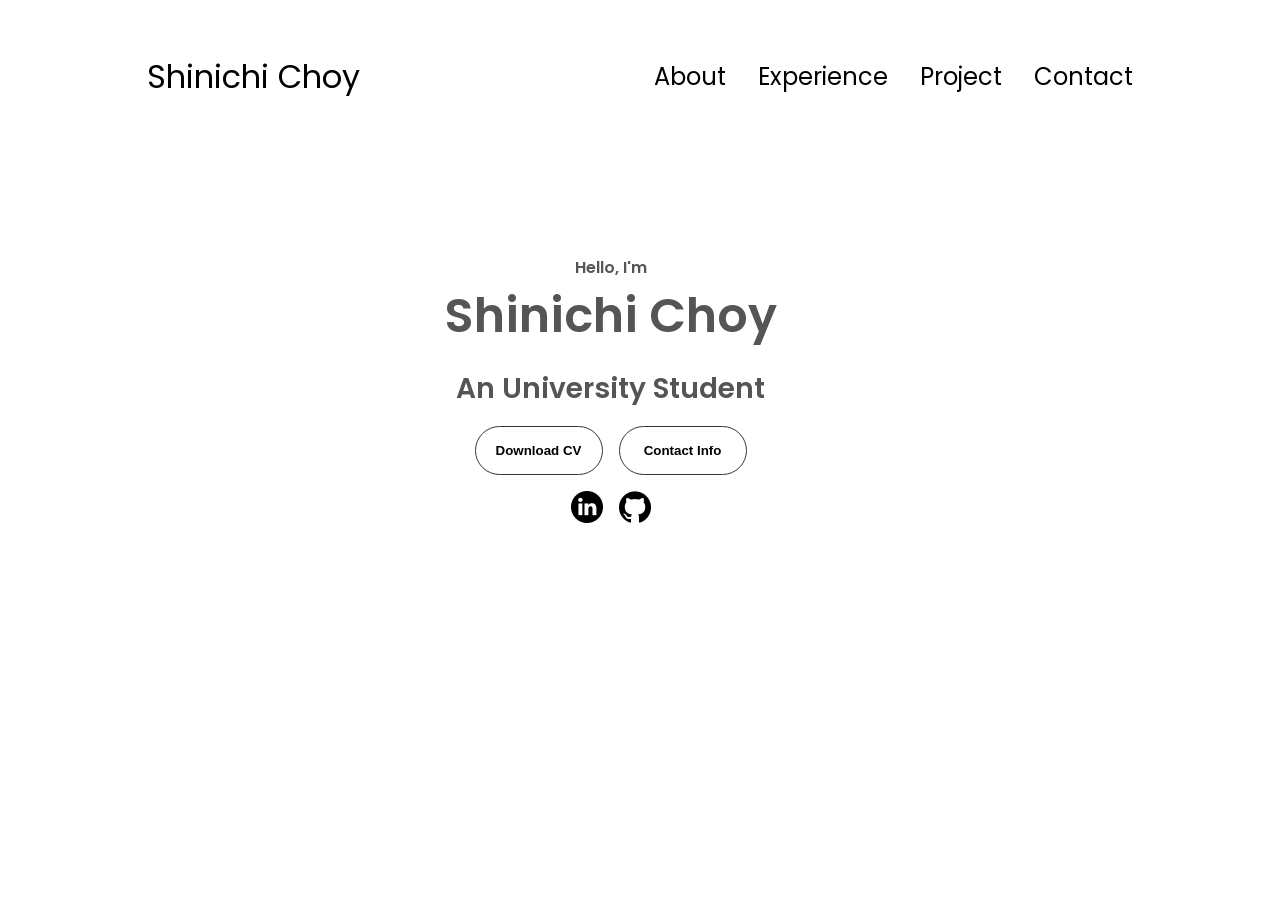
==== index.html @ 27163759 "Added profile" ====
<!DOCTYPE html>
<html lang="en">
 <head>
    <meta charset="UTF-8">
    <meta name="viewport" content="width=device-width, initial-scale=1.0">
    <title>My Portfolio</title>
    <link rel="stylesheet" href="style.css">
    <link rel="stylesheet" href="mediaqueries.css">
 </head>
 <body>
    <nav id="desktop-nav">
        <div class="logo">Shinichi Choy</div>
        <div>
            <ul class="nav-links">
                <li><a href="#about">About</a></li>
                <li><a href="#experience">Experience</a></li>
                <li><a href="#project">Project</a></li>
                <li><a href="#contact">Contact</a></li>
            </ul>
        </div>
    </nav>
    <nav id="hamburger-nav">
        <div class="logo">Shinichi Choy</div>
        <div class="hamburger-menu">
            <div class="hamburger-icon" onclick="toggleMenu()">
                <span></span>
                <span></span>
                <span></span>
            </div>
            <div class="menu-links">
                <li><a href="#about" onclick="toggleMenu()">About</a></li>
                <li><a href="#experience" onclick="toggleMenu()">Experience</a></li>
                <li><a href="#project" onclick="toggleMenu()">Project</a></li>
                <li><a href="#contact" onclick="toggleMenu()">Contact</a></li>
            </div>
        </div>
    </nav>
    <section id="profile">
        <div class="section__pic-container">
            <div class="section__text">
                <p class="section__text__p1">Hello, I'm</p>
                <p class="title">Shinichi Choy</p>
                <p class="section__text__p2">An University Student</p>
                <div class="btn-container">
                    <button 
                        class="btn btn-color-2"
                        onclick="window.open('./assets/resume-example.pdf')">
                        Download CV
                    </button>
                    <button 
                        class="btn btn-color-1"
                        onclick="location.href='./#contact'">
                        Contact Info
                    </button>
                </div>
                <div id="socials-container">
                    <img
                        src="./assets/linkedin.png"
                        alt="My LinkedIn profile"
                        class="icon"
                        onclick="location.href='https://www.linkedin.com/'"/>
                    <img
                        src="./assets/github.png"
                        alt="My GitHub profile"
                        class="icon"
                        onclick="location.href='https://www.github.com/'"/>
                </div>
            </div>
        </div>
    </section>
    <script src="script.js"></script>
 </body>
</html>
---- style.css ----
/* GENERAL */

@import url('https://fonts.googleapis.com/css2?family=Poppins:wght@300;400;500;600&display=swap');

* {
    margin: 0;
    padding: 0;
    box-sizing: border-box;
}

body {
    font-family: 'Poppins', sans-serif;
}

html {
    scroll-behavior: smooth;
}

p {
    color: rgb(85, 85, 85);
}

/* TRANSITION */

a, .btn {
    transition: all 300ms ease;
}

/* DESKTOP NAVIGATION */

nav, .nav-links {
    display: flex;
}

nav {
    justify-content: space-around;
    align-items: center;
    height: 17vh;
}

.nav-links {
    gap: 2rem;
    list-style: none;
    font-size: 1.5rem;
}

a {
    color: black;
    text-decoration: none;
    text-decoration-color: white;
}

a:hover {
    color: grey;
    text-decoration: underline;
    text-underline-offset: 1rem;
    text-decoration-color: rgb(181, 181, 181);
}

.logo {
    font-size: 2rem;
}

.logo:hover {
    cursor: default;
}

/* HAMBURGER MENU */

#hamburger-nav {
    display: none;
}

.hamburger-menu {
    position: relative;
    display: inline-block;
}

.hamburger-icon {
    display: flex;
    flex-direction: column;
    justify-content: space-between;
    height: 24px;
    width: 30px;
    cursor: pointer;
}

.hamburger-icon span {
    width: 100%;
    height: 2px;
    background-color: black;
    transition: all 0.3 ease-in-out;
}

.menu-links {
    position: absolute;
    top: 100%;
    right: 0;
    background-color: white;
    width: fit-content;
    max-height: 0;
    overflow: hidden;
    transition: all 0.3 ease-in-out;
}

.menu-links a {
    display: block;
    padding: 10px;
    text-align: center;
    font-size: 1.5rem;
    color: black;
    text-decoration: none;
    transition: all 0.3 ease-in-out;
}

.menu-links li {
    list-style: none;
}

.menu-links.open {
    max-height: 300px;
}

.hamburger-icon.open span:first-child {
    transform: rotate(45deg) translate(10px, 5px);
}

.hamburger-icon.open span:nth-child(2) {
    opacity: 0;
}

.hamburger-icon.open span:last-child {
    transform: rotate(-45deg) translate(10px, -5px);
}

.hamburger-icon.span:first-child {
    transform: none;
}

.hamburger-icon span:first-child {
    opacity: 1;
}

.hamburger-icon span:first-child {
    transform: none;
}

/* SECTIONS */

section {
    padding-top: 4vh;
    height: 96vh;
    margin: 0 10rem;
    box-sizing: border-box;
    min-height: fit-content;
}

.section-container {
    display: flex;
}

/* PROFILE SECTION */
#profile {
    display: flex;
    justify-content: center;
    gap: 5rem;
    height: 0;
}

.section__pic-container {
    display: flex;
    height: 400px;
    width: 400px;
    margin: auto 0;
}

.section__text {
    align-self: center;
    text-align: center;
}

.section__text p {
    font-weight: 600;
}

.section__text__p2 {
    font-size: 1.75rem;
    margin: 1rem;
}

.title {
    font-size: 3rem;
    text-align: center;
}

#socials-container {
    display: flex;
    justify-content: center;
    margin-top: 1rem;
    gap: 1rem;
}

.icon {
    cursor: pointer;
    height: 2rem;
}

/* BUTTONS */

.btn-container {
    display: flex;
    justify-content: center;
    gap: 1rem;
}

.btn {
    font-weight: 600;
    transition: all 300ms ease;
    padding: 1rem;
    width: 8rem;
    border-radius: 2rem;
}

.btn-color-1, .btn-color-2 {
    border: rgb(53, 53, 53) 0.1rem solid;
}

.btn-color-1:hover, .btn-color-2:hover {
    cursor: pointer;
    background: rgb(53, 53, 53);
    color: white;
}

.btn-color-1, .btn-color-2 {
    background: none;
}

.btn-container {
    gap: 1rem;
}
---- mediaqueries.css ----
@media screen and (max-width: 1200px) {
    #desktop-nav {
        display: none;
    }
    #hamburger-nav {
        display: flex;
    }
}
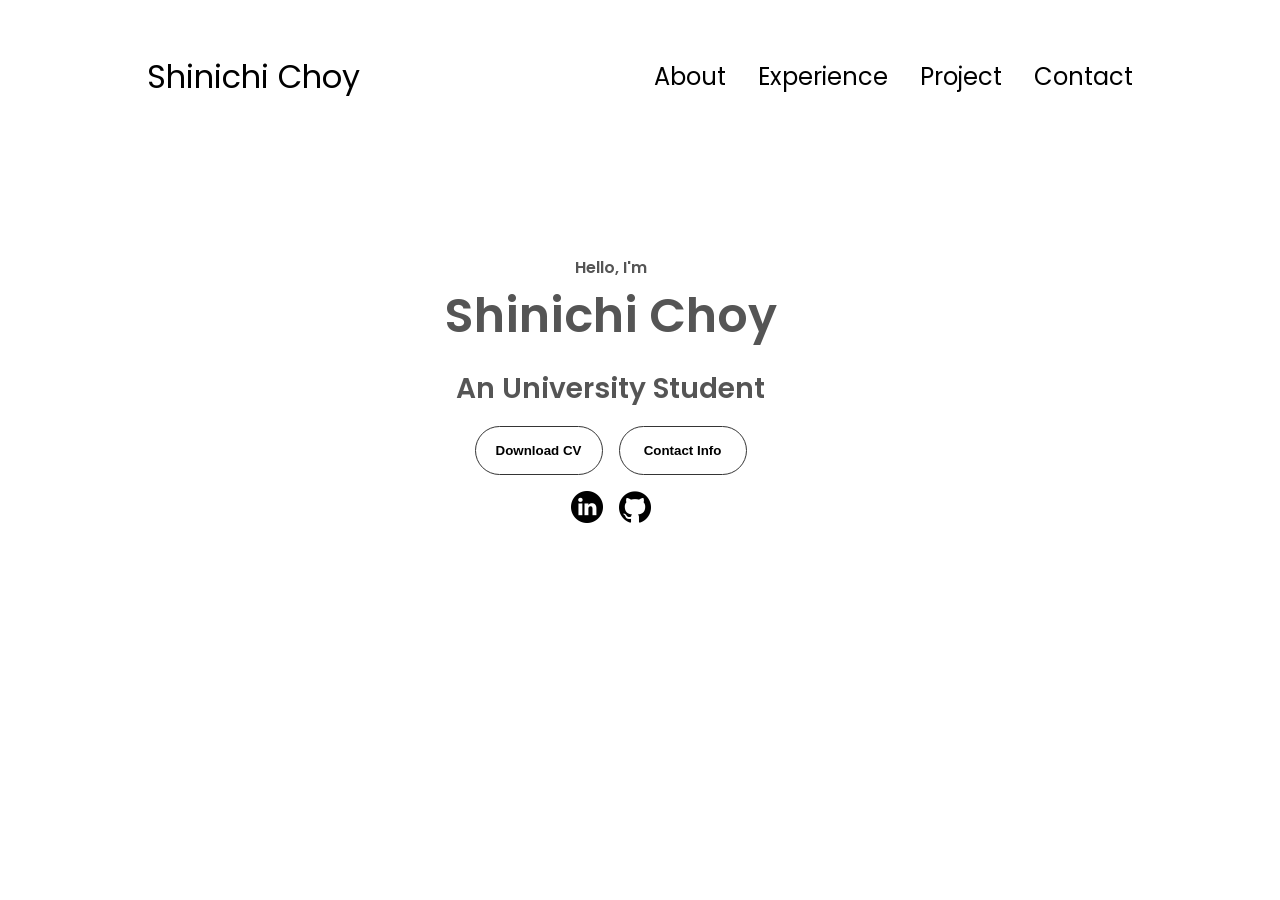
==== commit 70cb6784: "Changed location" ====
--- a/index.html
+++ b/index.html
@@ -4,8 +4,8 @@
     <meta charset="UTF-8">
     <meta name="viewport" content="width=device-width, initial-scale=1.0">
     <title>My Portfolio</title>
-    <link rel="stylesheet" href="style.css">
-    <link rel="stylesheet" href="mediaqueries.css">
+    <link rel="stylesheet" href="./style.css">
+    <link rel="stylesheet" href="./mediaqueries.css">
  </head>
  <body>
     <nav id="desktop-nav">
@@ -68,6 +68,6 @@
             </div>
         </div>
     </section>
-    <script src="script.js"></script>
+    <script src="./script.js"></script>
  </body>
 </html>
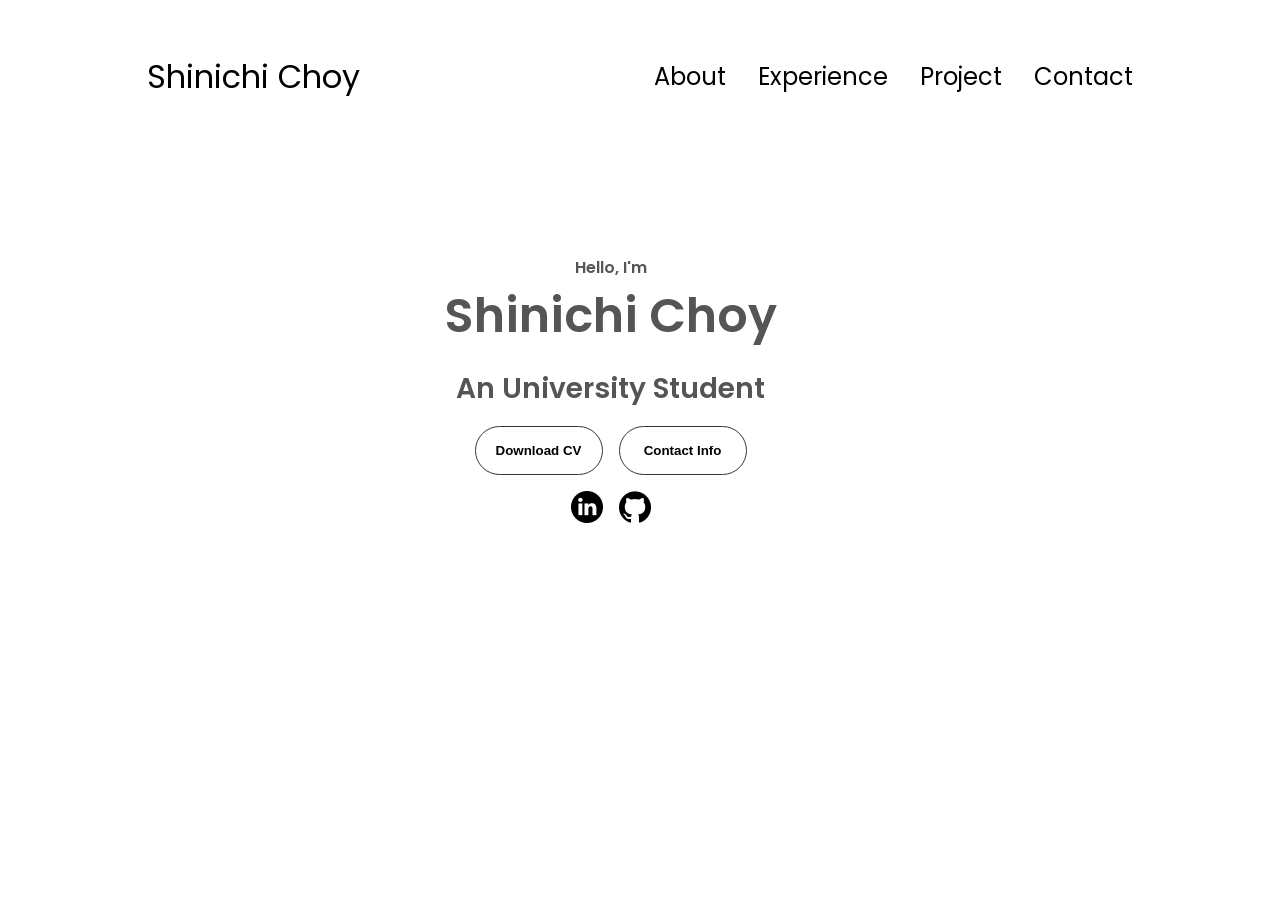
==== commit eb3557d4: "Added type" ====
--- a/index.html
+++ b/index.html
@@ -3,9 +3,9 @@
  <head>
     <meta charset="UTF-8">
     <meta name="viewport" content="width=device-width, initial-scale=1.0">
+    <link rel="stylesheet" type="text/css" href="./style.css">
+    <link rel="stylesheet" type="text/css" href="./mediaqueries.css">
     <title>My Portfolio</title>
-    <link rel="stylesheet" href="./style.css">
-    <link rel="stylesheet" href="./mediaqueries.css">
  </head>
  <body>
     <nav id="desktop-nav">
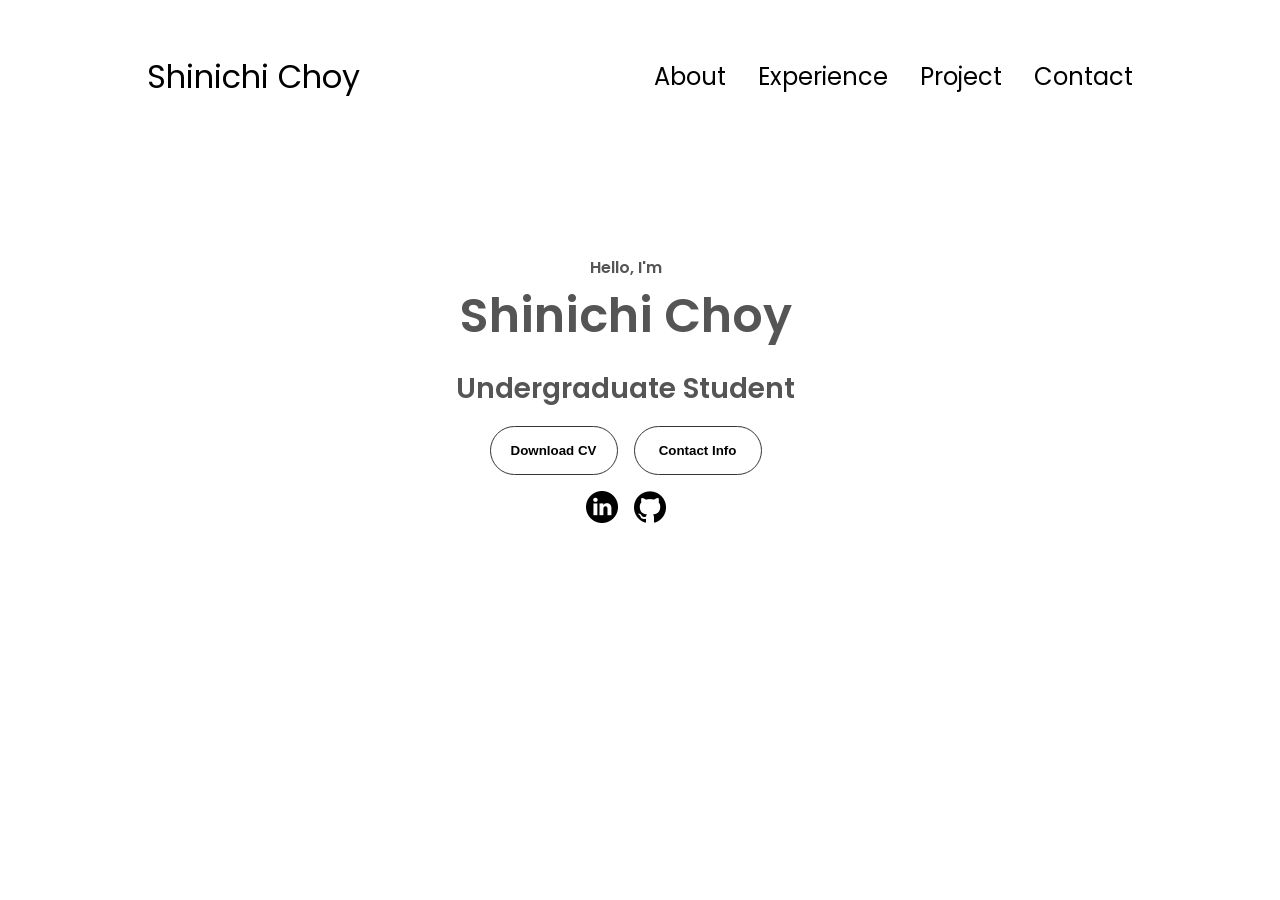
==== commit 4c387e52: "Changed resume" ====
--- a/index.html
+++ b/index.html
@@ -40,11 +40,11 @@
             <div class="section__text">
                 <p class="section__text__p1">Hello, I'm</p>
                 <p class="title">Shinichi Choy</p>
-                <p class="section__text__p2">An University Student</p>
+                <p class="section__text__p2">Undergraduate Student</p>
                 <div class="btn-container">
                     <button 
                         class="btn btn-color-2"
-                        onclick="window.open('./assets/resume-example.pdf')">
+                        onclick="window.open('./assets/resume.pdf')">
                         Download CV
                     </button>
                     <button 
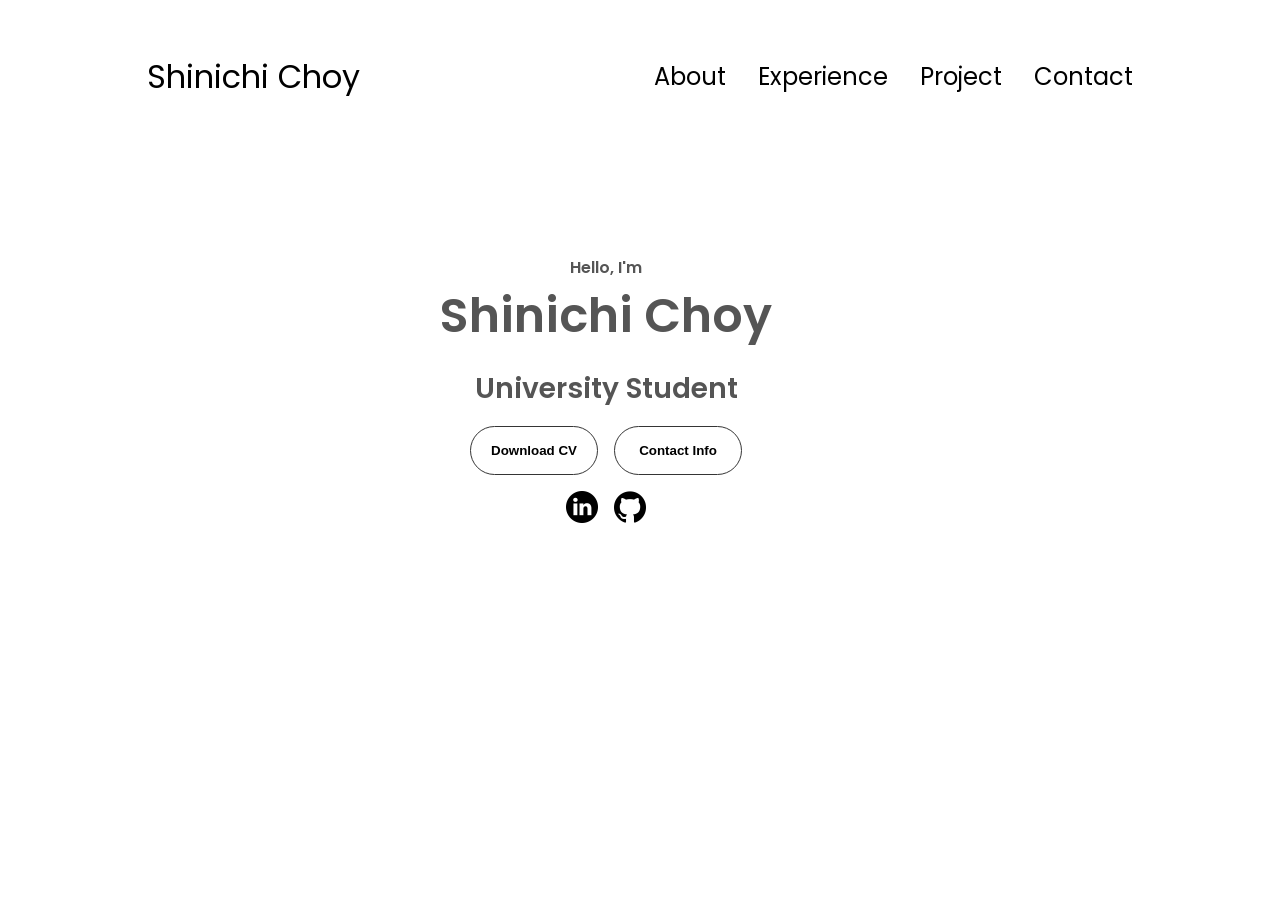
==== commit 088a8c82: "Changed social media links" ====
--- a/index.html
+++ b/index.html
@@ -40,7 +40,7 @@
             <div class="section__text">
                 <p class="section__text__p1">Hello, I'm</p>
                 <p class="title">Shinichi Choy</p>
-                <p class="section__text__p2">Undergraduate Student</p>
+                <p class="section__text__p2">University Student</p>
                 <div class="btn-container">
                     <button 
                         class="btn btn-color-2"
@@ -58,12 +58,12 @@
                         src="./assets/linkedin.png"
                         alt="My LinkedIn profile"
                         class="icon"
-                        onclick="location.href='https://www.linkedin.com/'"/>
+                        onclick="location.href='https://www.linkedin.com/in/shinichi-choy-917a97281/'"/>
                     <img
                         src="./assets/github.png"
                         alt="My GitHub profile"
                         class="icon"
-                        onclick="location.href='https://www.github.com/'"/>
+                        onclick="location.href='https://github.com/gabriel-55'"/>
                 </div>
             </div>
         </div>
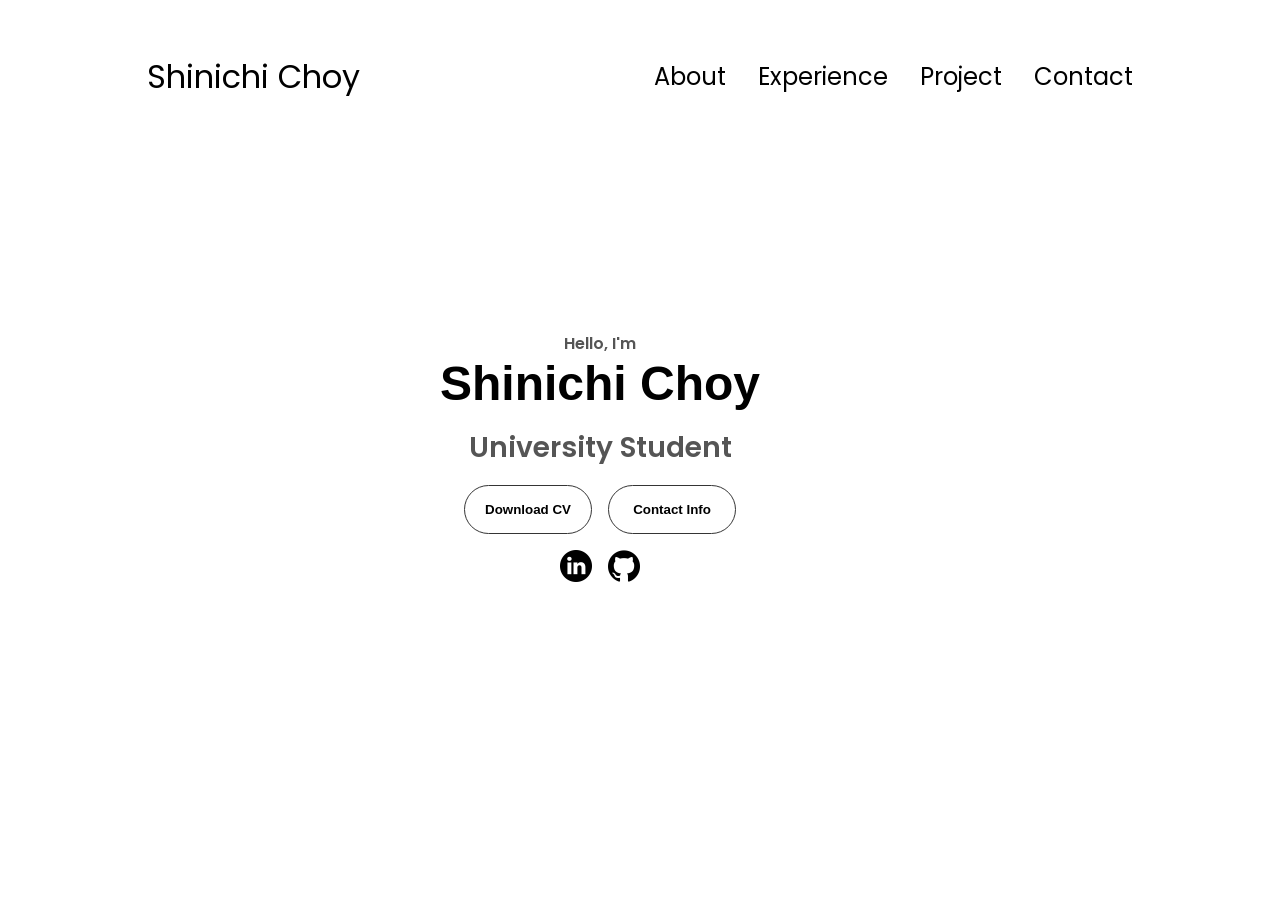
==== commit b5bc8b60: "Fixed nheight problems" ====
--- a/index.html
+++ b/index.html
@@ -39,7 +39,7 @@
         <div class="section__pic-container">
             <div class="section__text">
                 <p class="section__text__p1">Hello, I'm</p>
-                <p class="title">Shinichi Choy</p>
+                <h1 class="title">Shinichi Choy</h1>
                 <p class="section__text__p2">University Student</p>
                 <div class="btn-container">
                     <button 
--- a/style.css
+++ b/style.css
@@ -164,7 +164,7 @@
     display: flex;
     justify-content: center;
     gap: 5rem;
-    height: 0;
+    height: 80vh;
 }
 
 .section__pic-container {
@@ -175,7 +175,7 @@
 }
 
 .section__text {
-    align-self: center;
+    /* align-self: center; */
     text-align: center;
 }
 
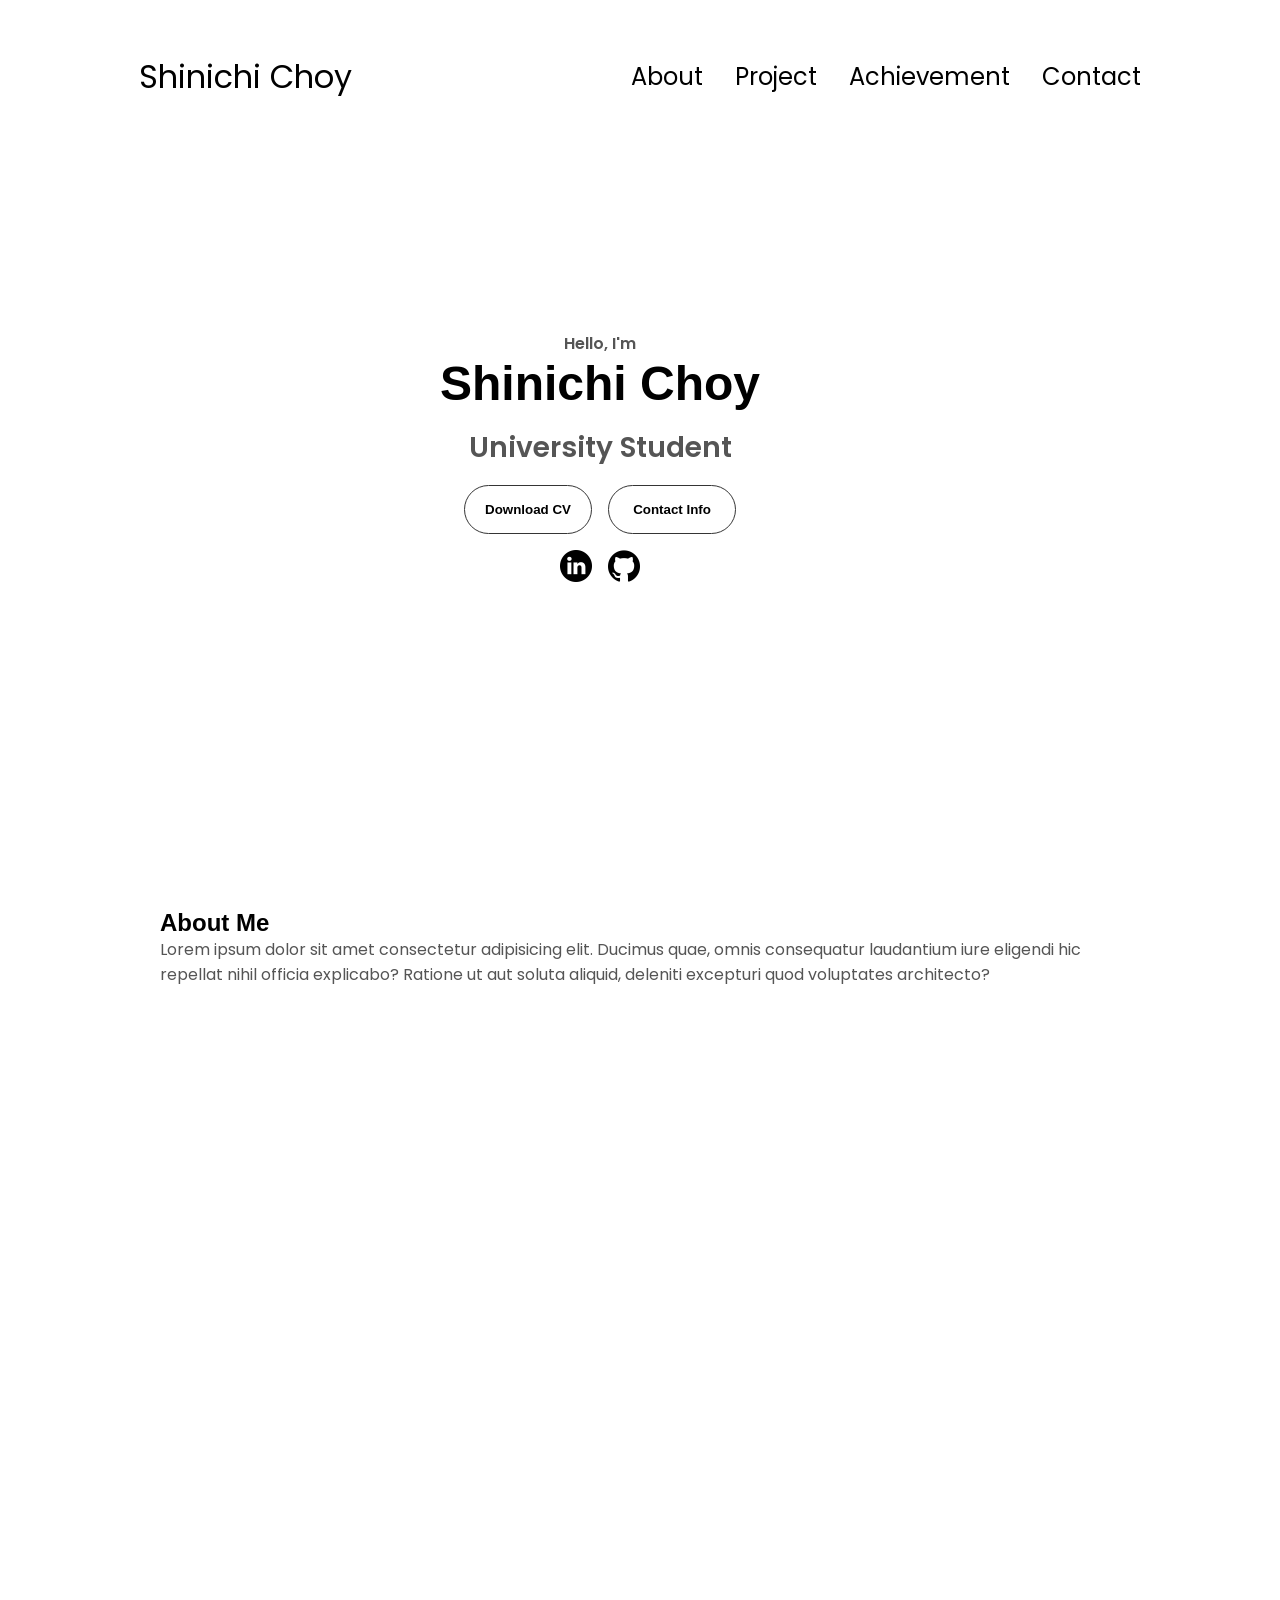
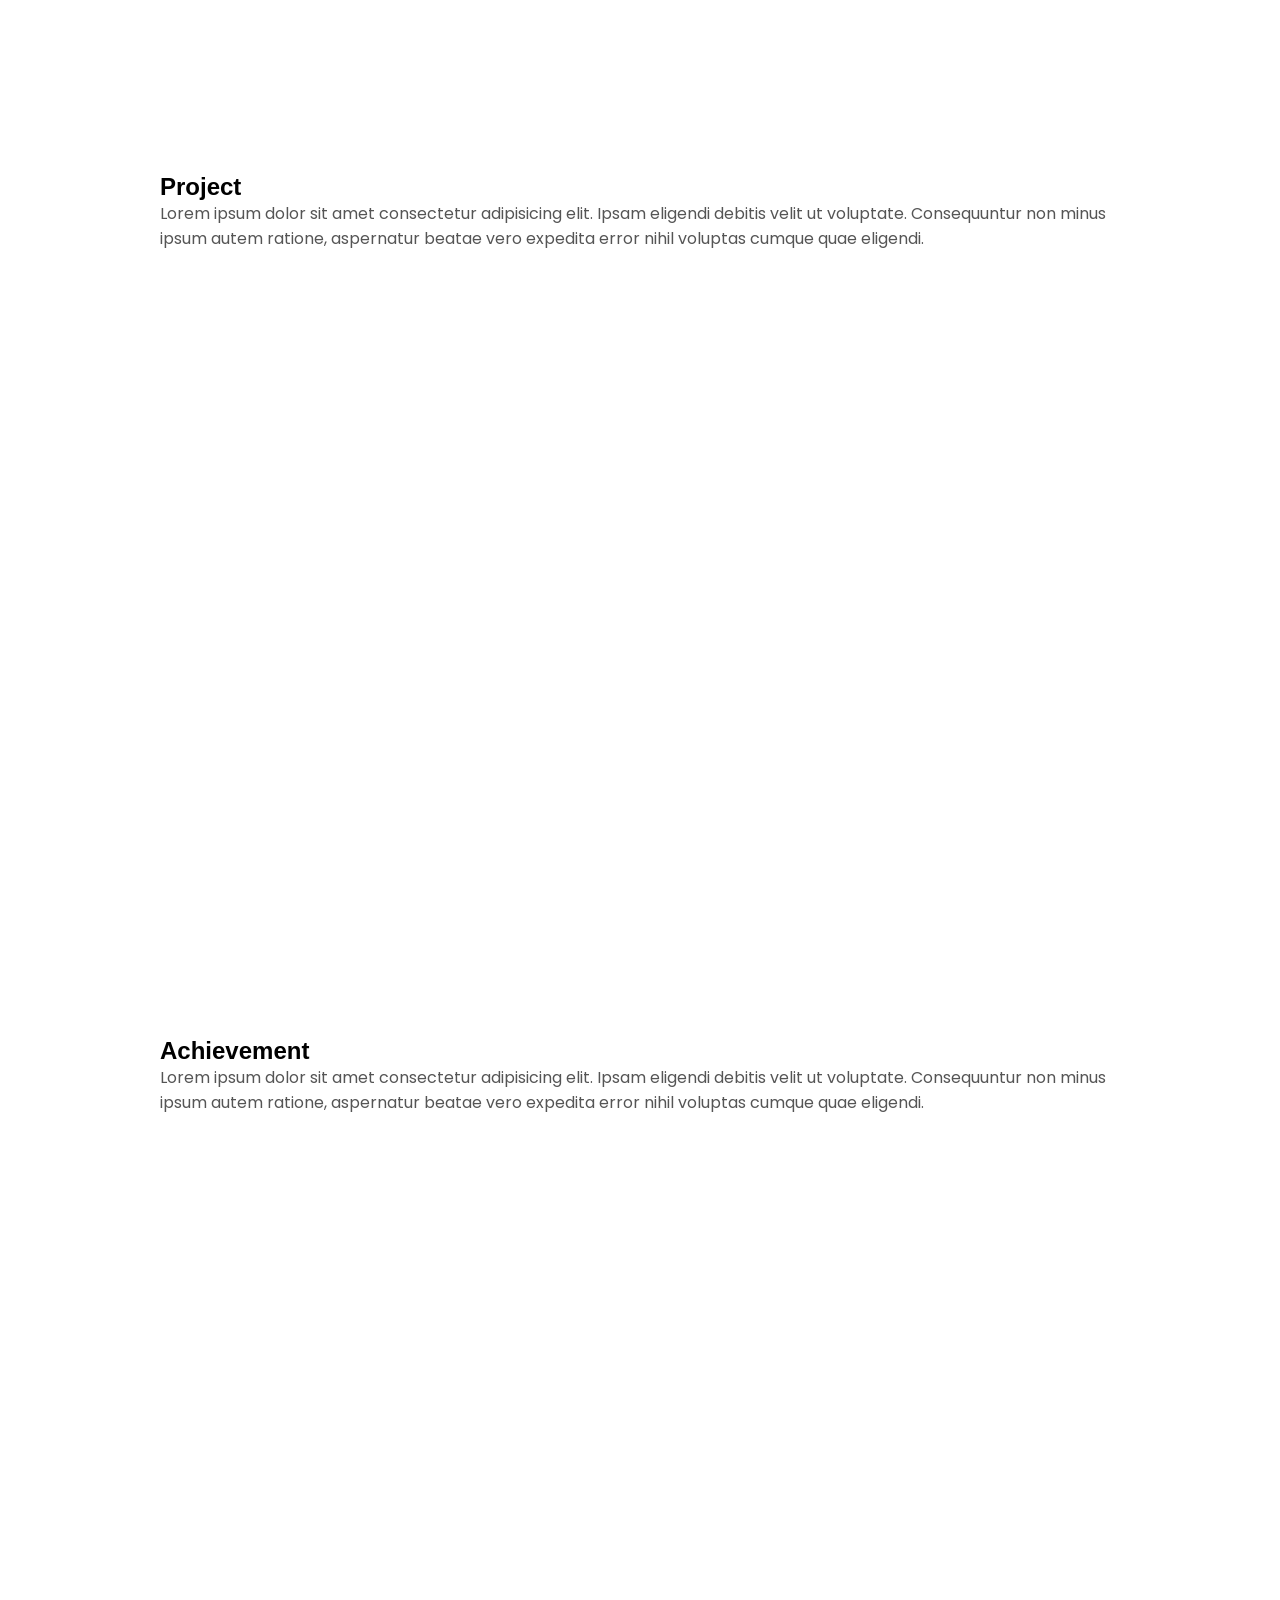
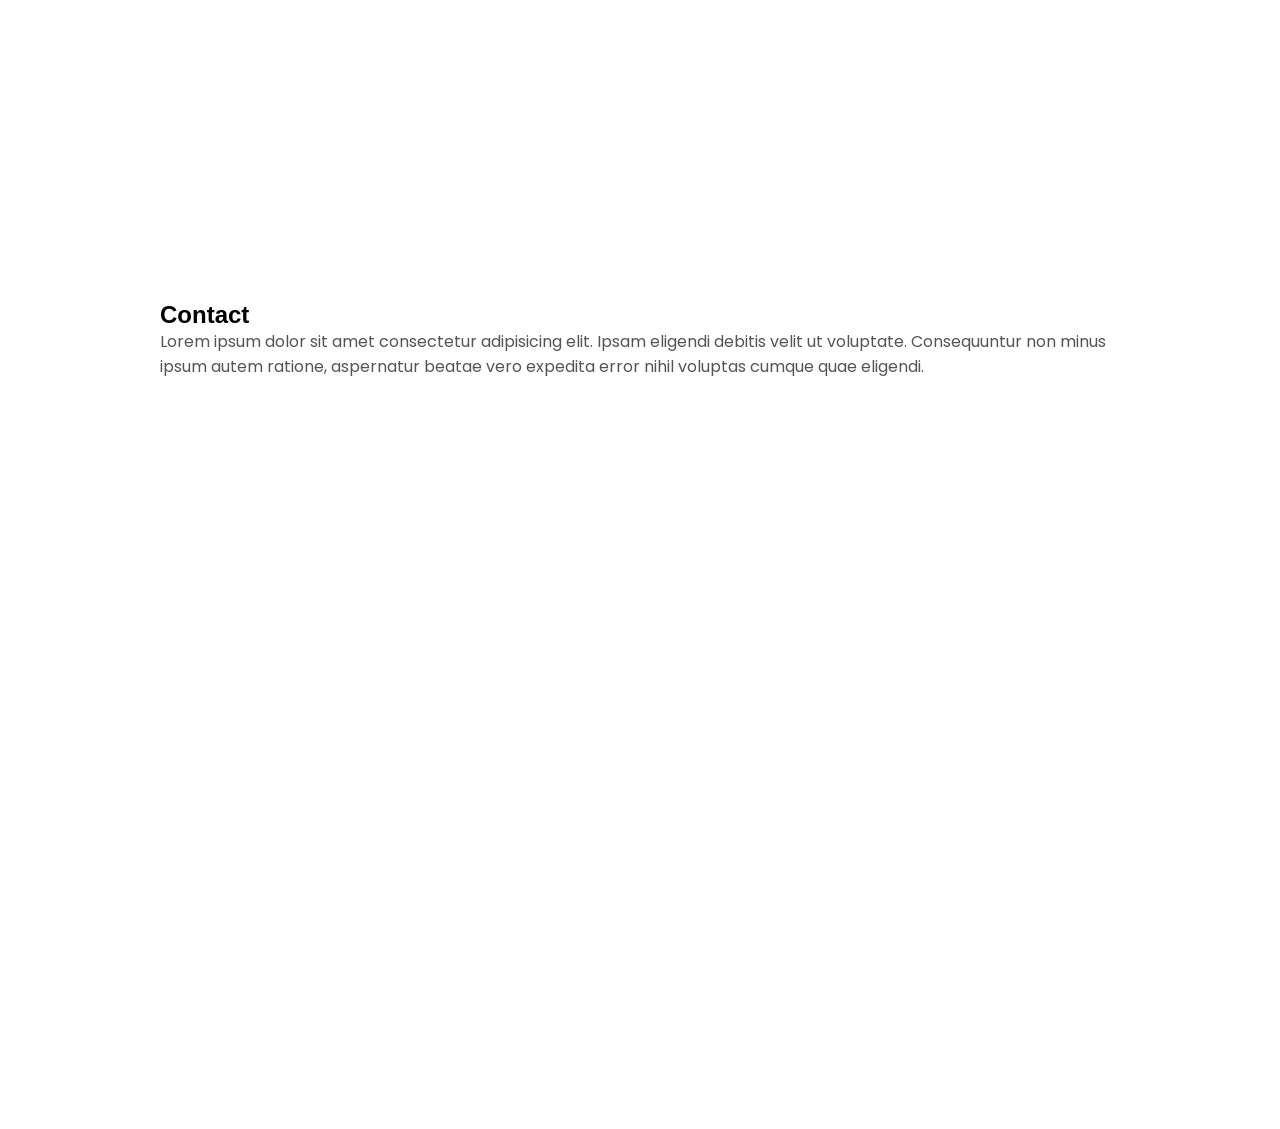
==== commit 5e8b28fc: "Added sections" ====
--- a/index.html
+++ b/index.html
@@ -13,8 +13,8 @@
         <div>
             <ul class="nav-links">
                 <li><a href="#about">About</a></li>
-                <li><a href="#experience">Experience</a></li>
                 <li><a href="#project">Project</a></li>
+                <li><a href="#achievement">Achievement</a></li>
                 <li><a href="#contact">Contact</a></li>
             </ul>
         </div>
@@ -29,8 +29,8 @@
             </div>
             <div class="menu-links">
                 <li><a href="#about" onclick="toggleMenu()">About</a></li>
-                <li><a href="#experience" onclick="toggleMenu()">Experience</a></li>
                 <li><a href="#project" onclick="toggleMenu()">Project</a></li>
+                <li><a href="#achievement" onclick="toggleMenu()">Achievement</a></li>
                 <li><a href="#contact" onclick="toggleMenu()">Contact</a></li>
             </div>
         </div>
@@ -68,6 +68,22 @@
             </div>
         </div>
     </section>
+    <section id="about">
+        <h1>About Me</h1>
+        <p>Lorem ipsum dolor sit amet consectetur adipisicing elit. Ducimus quae, omnis consequatur laudantium iure eligendi hic repellat nihil officia explicabo? Ratione ut aut soluta aliquid, deleniti excepturi quod voluptates architecto?</p>
+    </section>
+    <section id="project">
+        <h1>Project</h1>
+        <p>Lorem ipsum dolor sit amet consectetur adipisicing elit. Ipsam eligendi debitis velit ut voluptate. Consequuntur non minus ipsum autem ratione, aspernatur beatae vero expedita error nihil voluptas cumque quae eligendi.</p>
+    </section>
+    <section id="achievement">
+        <h1>Achievement</h1>
+        <p>Lorem ipsum dolor sit amet consectetur adipisicing elit. Ipsam eligendi debitis velit ut voluptate. Consequuntur non minus ipsum autem ratione, aspernatur beatae vero expedita error nihil voluptas cumque quae eligendi.</p>
+    </section>
+    <section id="contact">
+        <h1>Contact</h1>
+        <p>Lorem ipsum dolor sit amet consectetur adipisicing elit. Ipsam eligendi debitis velit ut voluptate. Consequuntur non minus ipsum autem ratione, aspernatur beatae vero expedita error nihil voluptas cumque quae eligendi.</p>
+    </section>
     <script src="./script.js"></script>
  </body>
 </html>
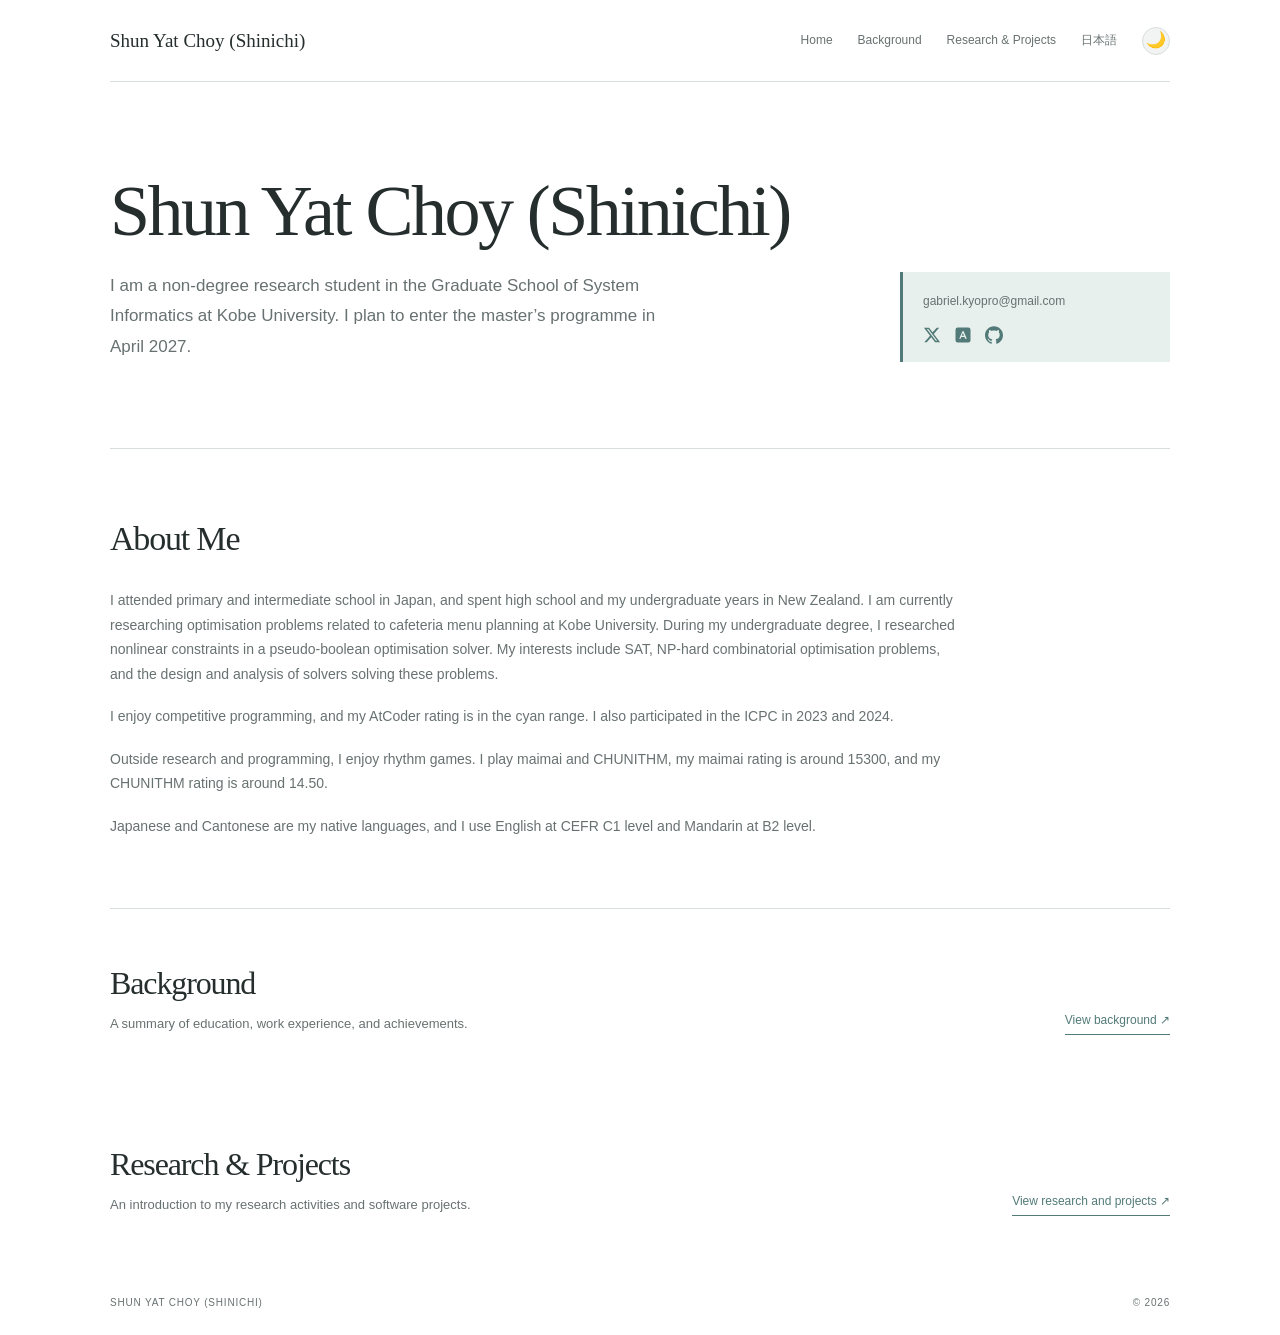
==== commit 7ab51855: "Initial commit" ====
--- a/index.html
+++ b/index.html
@@ -1,89 +1,13 @@
-<!DOCTYPE html>
+<!doctype html>
 <html lang="en">
- <head>
-    <meta charset="UTF-8">
-    <meta name="viewport" content="width=device-width, initial-scale=1.0">
-    <link rel="stylesheet" type="text/css" href="./style.css">
-    <link rel="stylesheet" type="text/css" href="./mediaqueries.css">
-    <title>My Portfolio</title>
- </head>
- <body>
-    <nav id="desktop-nav">
-        <div class="logo">Shinichi Choy</div>
-        <div>
-            <ul class="nav-links">
-                <li><a href="#about">About</a></li>
-                <li><a href="#project">Project</a></li>
-                <li><a href="#achievement">Achievement</a></li>
-                <li><a href="#contact">Contact</a></li>
-            </ul>
-        </div>
-    </nav>
-    <nav id="hamburger-nav">
-        <div class="logo">Shinichi Choy</div>
-        <div class="hamburger-menu">
-            <div class="hamburger-icon" onclick="toggleMenu()">
-                <span></span>
-                <span></span>
-                <span></span>
-            </div>
-            <div class="menu-links">
-                <li><a href="#about" onclick="toggleMenu()">About</a></li>
-                <li><a href="#project" onclick="toggleMenu()">Project</a></li>
-                <li><a href="#achievement" onclick="toggleMenu()">Achievement</a></li>
-                <li><a href="#contact" onclick="toggleMenu()">Contact</a></li>
-            </div>
-        </div>
-    </nav>
-    <section id="profile">
-        <div class="section__pic-container">
-            <div class="section__text">
-                <p class="section__text__p1">Hello, I'm</p>
-                <h1 class="title">Shinichi Choy</h1>
-                <p class="section__text__p2">University Student</p>
-                <div class="btn-container">
-                    <button 
-                        class="btn btn-color-2"
-                        onclick="window.open('./assets/resume.pdf')">
-                        Download CV
-                    </button>
-                    <button 
-                        class="btn btn-color-1"
-                        onclick="location.href='./#contact'">
-                        Contact Info
-                    </button>
-                </div>
-                <div id="socials-container">
-                    <img
-                        src="./assets/linkedin.png"
-                        alt="My LinkedIn profile"
-                        class="icon"
-                        onclick="location.href='https://www.linkedin.com/in/shinichi-choy-917a97281/'"/>
-                    <img
-                        src="./assets/github.png"
-                        alt="My GitHub profile"
-                        class="icon"
-                        onclick="location.href='https://github.com/gabriel-55'"/>
-                </div>
-            </div>
-        </div>
-    </section>
-    <section id="about">
-        <h1>About Me</h1>
-        <p>Lorem ipsum dolor sit amet consectetur adipisicing elit. Ducimus quae, omnis consequatur laudantium iure eligendi hic repellat nihil officia explicabo? Ratione ut aut soluta aliquid, deleniti excepturi quod voluptates architecto?</p>
-    </section>
-    <section id="project">
-        <h1>Project</h1>
-        <p>Lorem ipsum dolor sit amet consectetur adipisicing elit. Ipsam eligendi debitis velit ut voluptate. Consequuntur non minus ipsum autem ratione, aspernatur beatae vero expedita error nihil voluptas cumque quae eligendi.</p>
-    </section>
-    <section id="achievement">
-        <h1>Achievement</h1>
-        <p>Lorem ipsum dolor sit amet consectetur adipisicing elit. Ipsam eligendi debitis velit ut voluptate. Consequuntur non minus ipsum autem ratione, aspernatur beatae vero expedita error nihil voluptas cumque quae eligendi.</p>
-    </section>
-    <section id="contact">
-        <h1>Contact</h1>
-        <p>Lorem ipsum dolor sit amet consectetur adipisicing elit. Ipsam eligendi debitis velit ut voluptate. Consequuntur non minus ipsum autem ratione, aspernatur beatae vero expedita error nihil voluptas cumque quae eligendi.</p>
-    </section>
-    <script src="./script.js"></script>
- </body>
-</html>+  <head>
+    <meta charset="utf-8" />
+    <meta name="viewport" content="width=device-width, initial-scale=1" />
+    <meta http-equiv="refresh" content="0; url=en/index.html" />
+    <link rel="canonical" href="https://gabriel-55.github.io/en/index.html" />
+    <title>Shun Yat Choy</title>
+  </head>
+  <body>
+    <p>Redirecting to the <a href="en/index.html">English site</a>.</p>
+  </body>
+</html>
